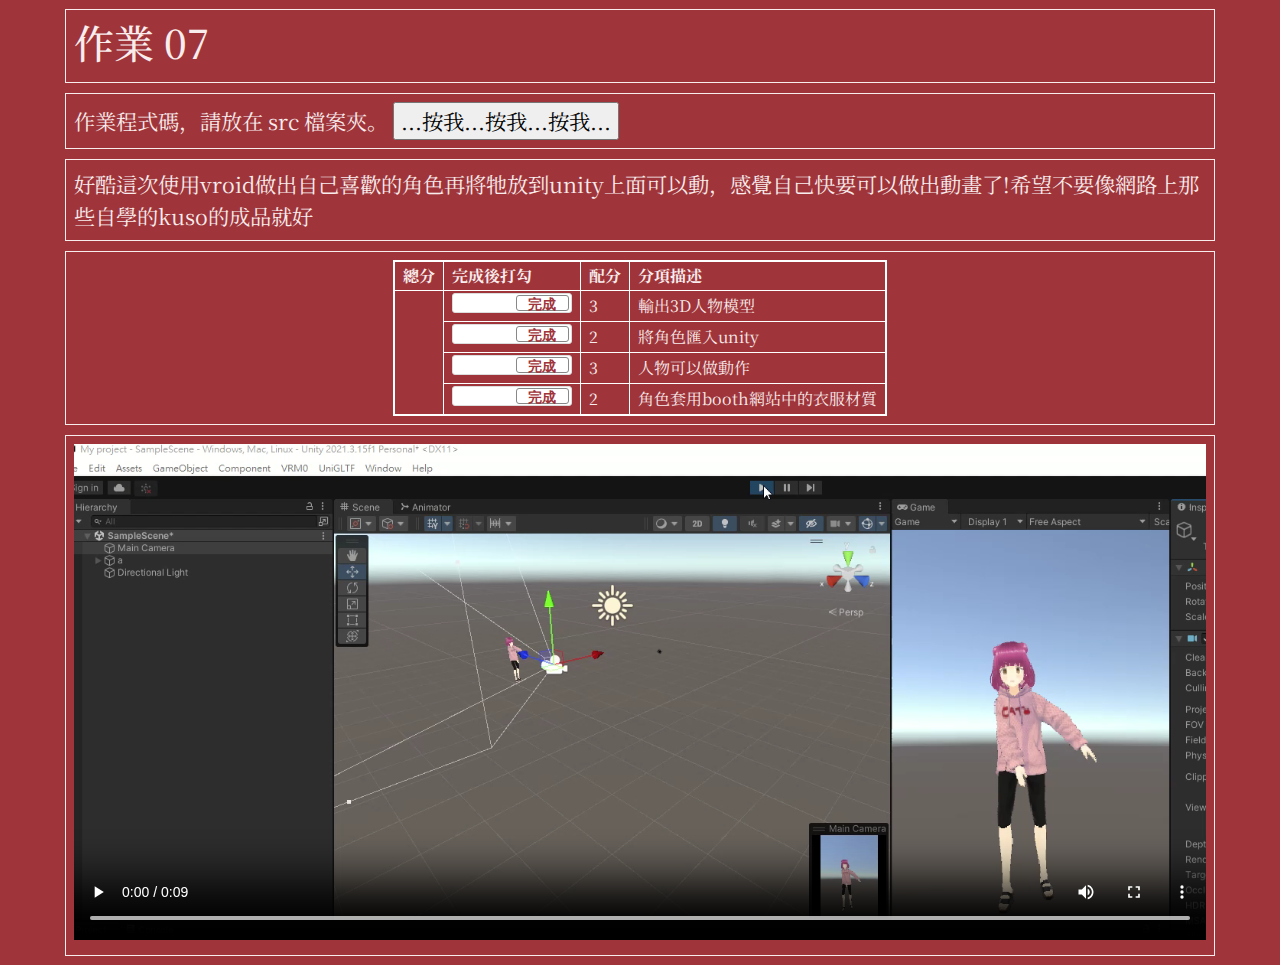
==== hw07/index.html @ c222b080 "Update index.html" ====
<!doctype html>
<html lang="zh-Hant-TW">
<head>
<!-- Required meta tags -->
<meta charset="utf-8">
<meta name="viewport" content="width=device-width, initial-scale=1">

<!-- D3, jquery -->
<script src="https://d3js.org/d3.v3.min.js" charset="utf-8"></script>
<script src="https://code.jquery.com/jquery-3.6.0.min.js" charset="utf-8"></script>

<!-- Bootstrap CSS -->
<link href="https://cdn.jsdelivr.net/npm/bootstrap@5.1.1/dist/css/bootstrap.min.css" rel="stylesheet">
<script src="https://cdn.jsdelivr.net/npm/bootstrap@5.1.1/dist/js/bootstrap.bundle.min.js"></script>


<title>電腦動畫 111-1</title>
<style type="text/css">
  @import url('https://fonts.googleapis.com/css2?family=Noto+Serif+JP:wght@900&display=swap');

  table {
  border-collapse: collapse;
  border: 2px solid white; /* rgba(217,140,144,1) */
  font-size:  12pt;
  margin-left: auto;
  margin-right: auto;
  }

  td,
  th {
  border: 1px solid white;
  padding: 2px 8px;
  }

  .flipswitch
  {
      position: relative;
      background: white;
      width: 120px;
      height: 20px;
      -webkit-appearance: initial;
      border-radius: 3px;
      -webkit-tap-highlight-color: rgba(0, 0, 0, 0);
      outline:none;
      font-size: 14px;
      font-family: Trebuchet, Arial, sans-serif;
      font-weight: bold;
      cursor:pointer;
      border:1px solid #ddd;
  }
  .flipswitch:after
  {
      position:absolute;
      top:5%;
      display:block; 
      line-height:16px;
      width:45%;
      height:90%;
      background:#fff;
      box-sizing:border-box;
      text-align:center;
      transition: all 0.3s ease-in 0s; 
      color:rgba(159,53,58,1);
      border:#888 1px solid;
      border-radius:3px;
  }
  .flipswitch:after
  {
      left:2%;
      content: "未完成";
  }
  .flipswitch:checked:after
  {
      left:53%;
      content: "完成";
  }

  body {
    background-color: rgb(159, 53, 58);
    color: rgb(159, 53, 58);
    font-family: 'Noto Serif JP', sans-serif;
  }

  .container-fluid {
    width:  90%;
  }

  .hw12 {
    border: 1px solid rgb(159, 53, 58);
    margin-top: 8px;
    margin-bottom: 8px;
  }

  .twenty {
    border: 1px solid #f9eced;
    color: #f9eced;
    padding: 8px;
    font-size: 16pt;
  }

  .twenty a {
    color:  yellow;
    font-size:  11pt;
  }

  .twenty a:hover {
    color: #f9eced;
    font-size:  16pt;
  }

  .thirty {
    border: 1px solid #f9eced;
    color: #f9eced;
  }

  .ninety {
    border: 1px solid rgb(159, 53, 58);
    background-color: #f9eced;
    padding: 8px;
  }



  svg {
    border: 2px solid rgb(159, 53, 58);
  }

  path {
    pointer-events: all;
    fill: #f9eced;
    stroke: rgb(159, 53, 58);
    stroke-opacity: 0.95;
    stroke-width: 1px;
  }

  .active circle {
    stroke: #f9eced;
    stroke-width: 2px;
  }

  svg g text {
    fill: rgba(255, 255, 255, 0.95);
    background-color: rgba(255, 255, 0, 0.1);
    text-shadow: 0 0 16px #FF0000, 0 0 16px #000000;
    font-size: 24pt;
    text-anchor: middle;
  }

    .twenty:hover {
      /*
        background-color: rgba(255, 255, 0, 0.1);
      */
        box-shadow: 0 0 5px 3px #f9eced;
        color: cyan; 
        text-shadow: 0 0 6px #FFFFFF, 0 0 6px #000000;
    }

    img:hover {
      
        box-shadow: 0 0 1px 1px #f9eced;
      
        animation-name: happy;
        animation-duration: 0.5s;
        animation-iteration-count: infinite;
    }

    @keyframes happy {
        0% {
            transform: translateY(0px);
        }

        25% {
            transform: translateY(-15px);
        }

        50% {
            transform: translateY(0px);
        }

        75% {
            transform: translateY(-5px);
        }

        100% {
            transform: translateY(0px);
        }
    }

</style>
</head>
<body>

<div class="container-fluid">

  <!-- ------------------------------------------------>
  <div class="row hw12">
    <div class="col-md-12 twenty">
      <h1>作業 07</h1>
    </div>
  </div>

  <!-- ------------------------------------------------>
  <div class="row hw12">
    <div class="col-md-12 twenty">
      作業程式碼，請放在 src 檔案夾。
      <input type="button" name="back" onclick="window.location.href='https://github.com/NTUT-CG-Lab/ca2022f-hw-fantasywars/tree/main/hw07'" value="...按我...按我...按我...">
    </div>
  </div>

  <!-- ------------------------------------------------>
  <div class="row hw12">
    <div class="col-md-12 twenty">
      好酷這次使用vroid做出自己喜歡的角色再將牠放到unity上面可以動，感覺自己快要可以做出動畫了!希望不要像網路上那些自學的kuso的成品就好
    </div>
  </div>

  <!-- ------------------------------------------------>
  <div class="row hw12">
    <div class="col-md-12 twenty">
      <table>
        <tr>
          <th>總分</th>
          <th>完成後打勾</th>
          <th>配分</th>
          <th>分項描述</th>
        </tr>
        <tr>
          <td rowspan="7" id="myTotal"></td>
          <td><input type="checkbox" class="flipswitch" id="myCheckbox1" checked></td>
          <td id='m1'>3</td>
          <td>輸出3D人物模型</td>
        </tr>
        <tr>
          <td><input type="checkbox" class="flipswitch" id="myCheckbox2" checked></td>
          <td id='m2'>2</td>
          <td>將角色匯入unity</td>
        </tr>
        <tr>
          <td><input type="checkbox" class="flipswitch" id="myCheckbox3" checked></td>
          <td id='m3'>3</td>
          <td>人物可以做動作</td>
        </tr>
        <tr>
          <td><input type="checkbox" class="flipswitch" id="myCheckbox4" checked></td>
          <td id='m4'>2</td>
          <td>角色套用booth網站中的衣服材質 </td>
        </tr>
        
      </table>
    </div>
  </div>


  <!-- ------------------------------------------------>
  <div class="row hw12">
    <div class="col-md-12 twenty">
      <video id="video1" style="width:100%;max-width:100%;" controls="">
        <source src="./video/hw.mp4" type="video/mp4">
      </video>
    </div>
  </div>

  <!-- ------------------------------------------------>



<script>
  $(function() {
    var f = function() {
      $(this).next().text($(this).is(':checked') ? '做完' : '未做完');
    };
    $('input').change(f).trigger('change');
  });

  d3.select("#myCheckbox1").on("change",update);
  d3.select("#myCheckbox2").on("change",update);
  d3.select("#myCheckbox3").on("change",update);
  d3.select("#myCheckbox4").on("change",update);
  //d3.select("#myCheckbox5").on("change",update);
  //d3.select("#myCheckbox6").on("change",update);
  //d3.select("#myCheckbox7").on("change",update);

  update();
  
  function update(){

    var score = 0;

    if (d3.select("#myCheckbox1").property("checked")){
      score += parseInt(d3.select('#m1').html());
    }

    if (d3.select("#myCheckbox2").property("checked")){
      score += parseInt(d3.select('#m2').html());   
    }

    if (d3.select("#myCheckbox3").property("checked")){
      score += parseInt(d3.select('#m3').html());   
    }

    if (d3.select("#myCheckbox4").property("checked")){
      score += parseInt(d3.select('#m4').html());   
    }

    if (d3.select("#myCheckbox5").property("checked")){
      score += parseInt(d3.select('#m5').html());   
    }

    if (d3.select("#myCheckbox6").property("checked")){
      score += parseInt(d3.select('#m6').html());   
    }

    if (d3.select("#myCheckbox7").property("checked")){
      score += parseInt(d3.select('#m7').html());   
    }

    d3.select("#myTotal").html(score);    
  }
</script>

</body>
</html>
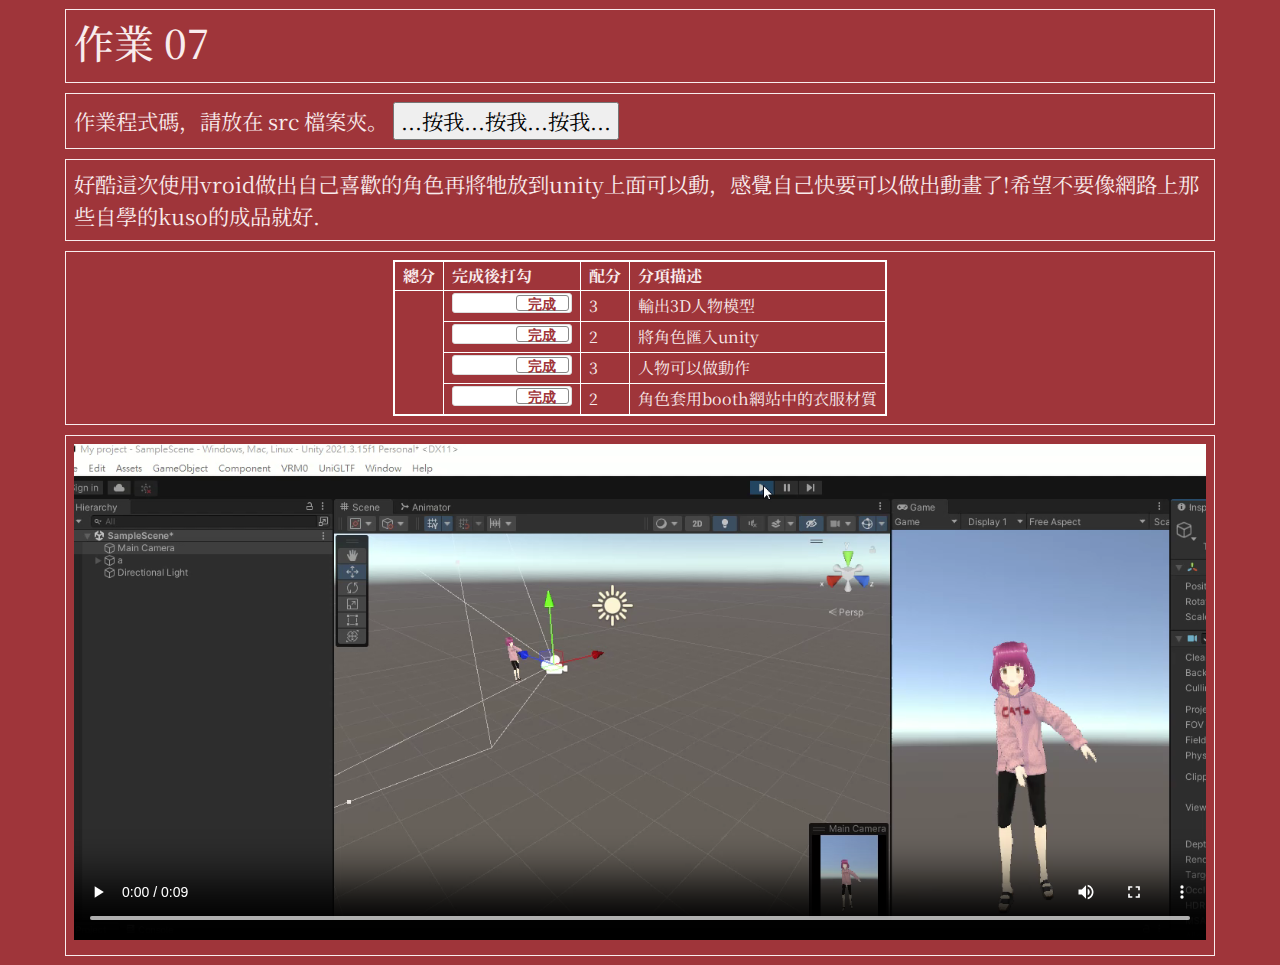
==== commit b1ea2977: "Update index.html" ====
--- a/hw07/index.html
+++ b/hw07/index.html
@@ -210,7 +210,7 @@
   <!-- ------------------------------------------------>
   <div class="row hw12">
     <div class="col-md-12 twenty">
-      好酷這次使用vroid做出自己喜歡的角色再將牠放到unity上面可以動，感覺自己快要可以做出動畫了!希望不要像網路上那些自學的kuso的成品就好
+      好酷這次使用vroid做出自己喜歡的角色再將牠放到unity上面可以動，感覺自己快要可以做出動畫了!希望不要像網路上那些自學的kuso的成品就好.
     </div>
   </div>
 
